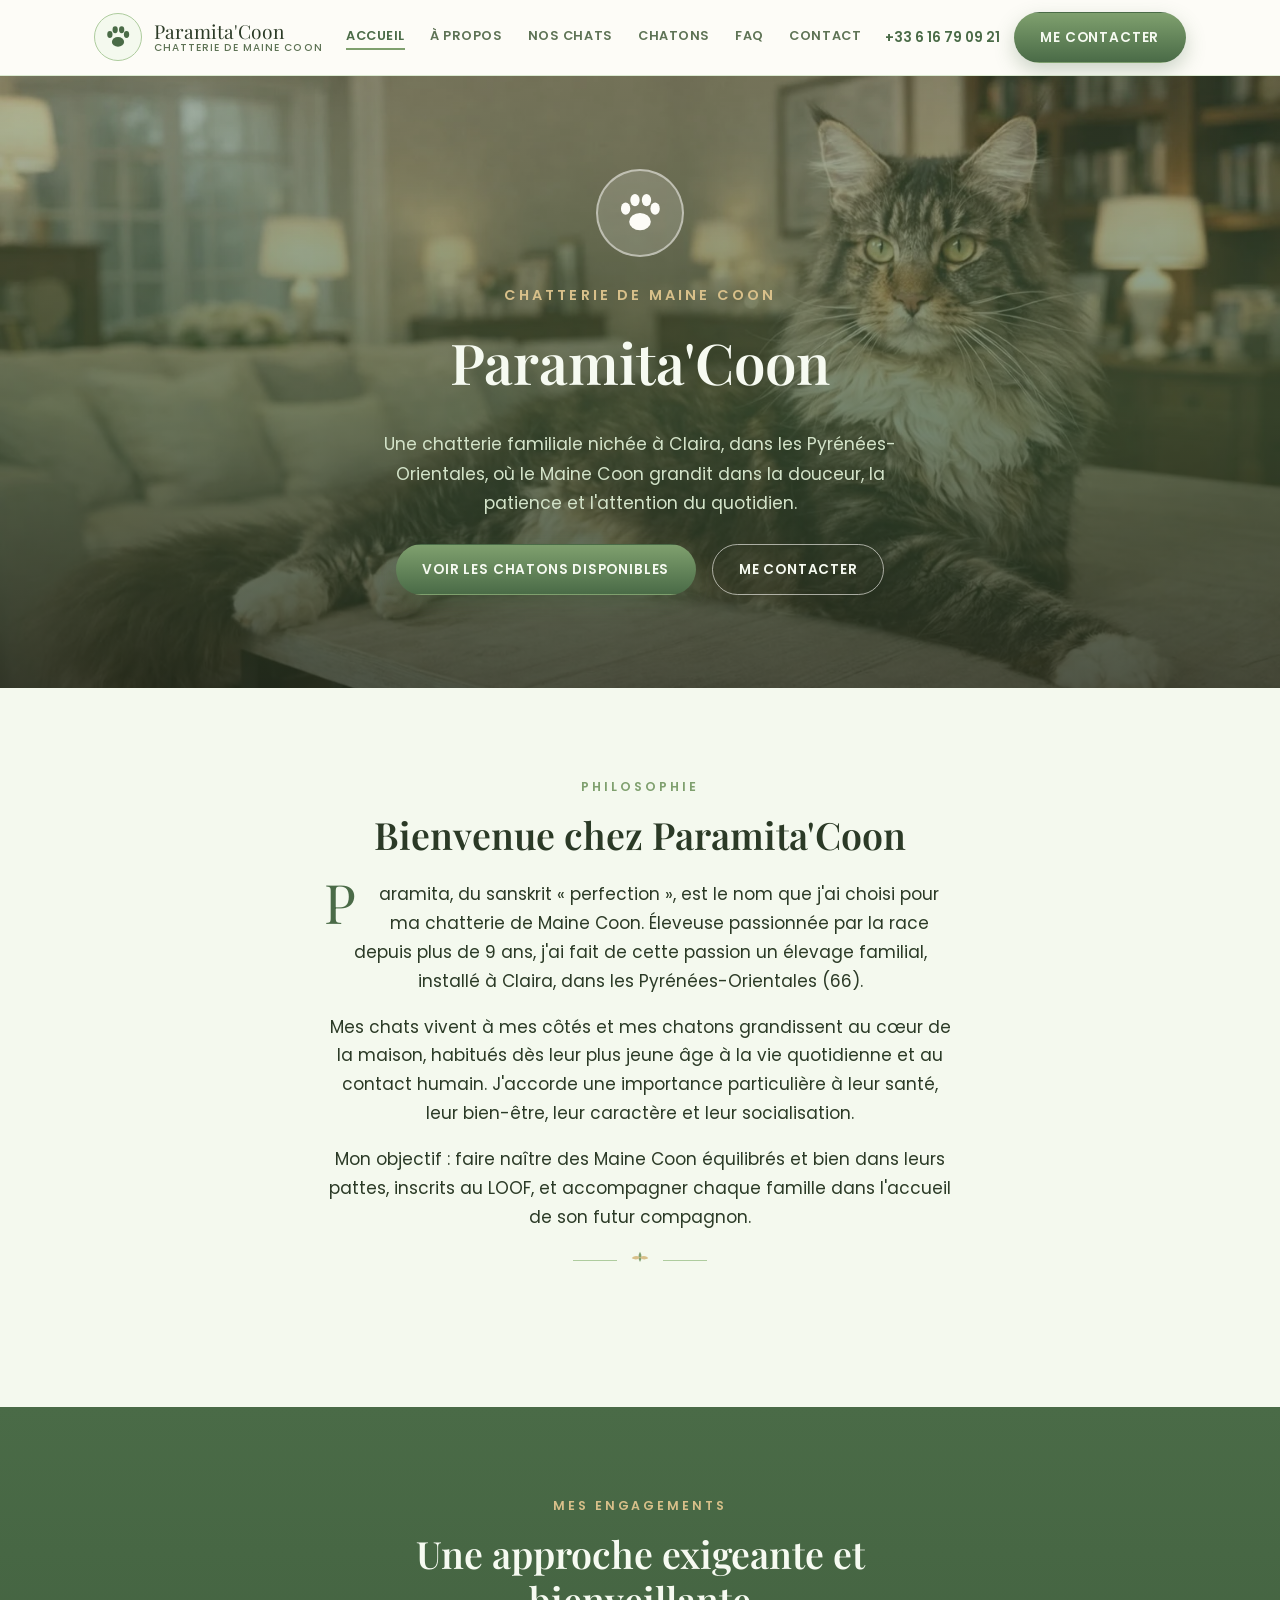
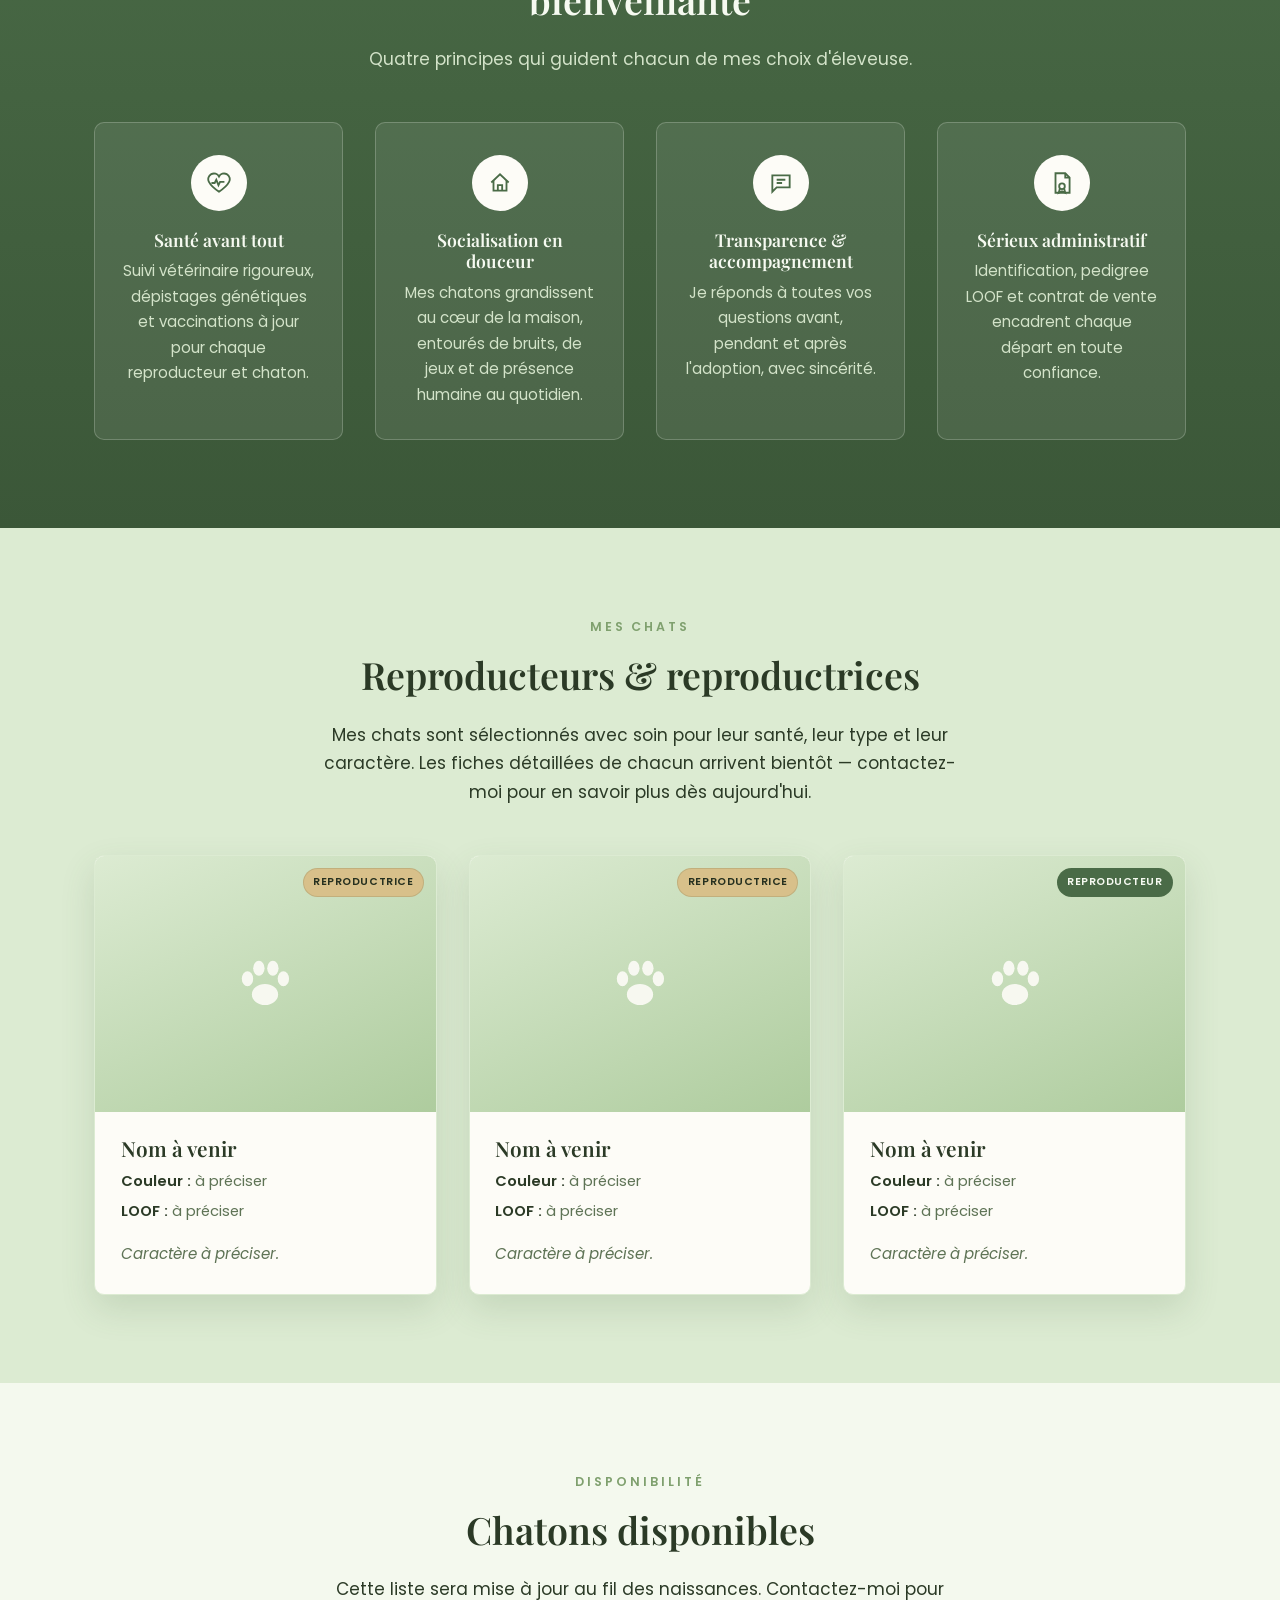
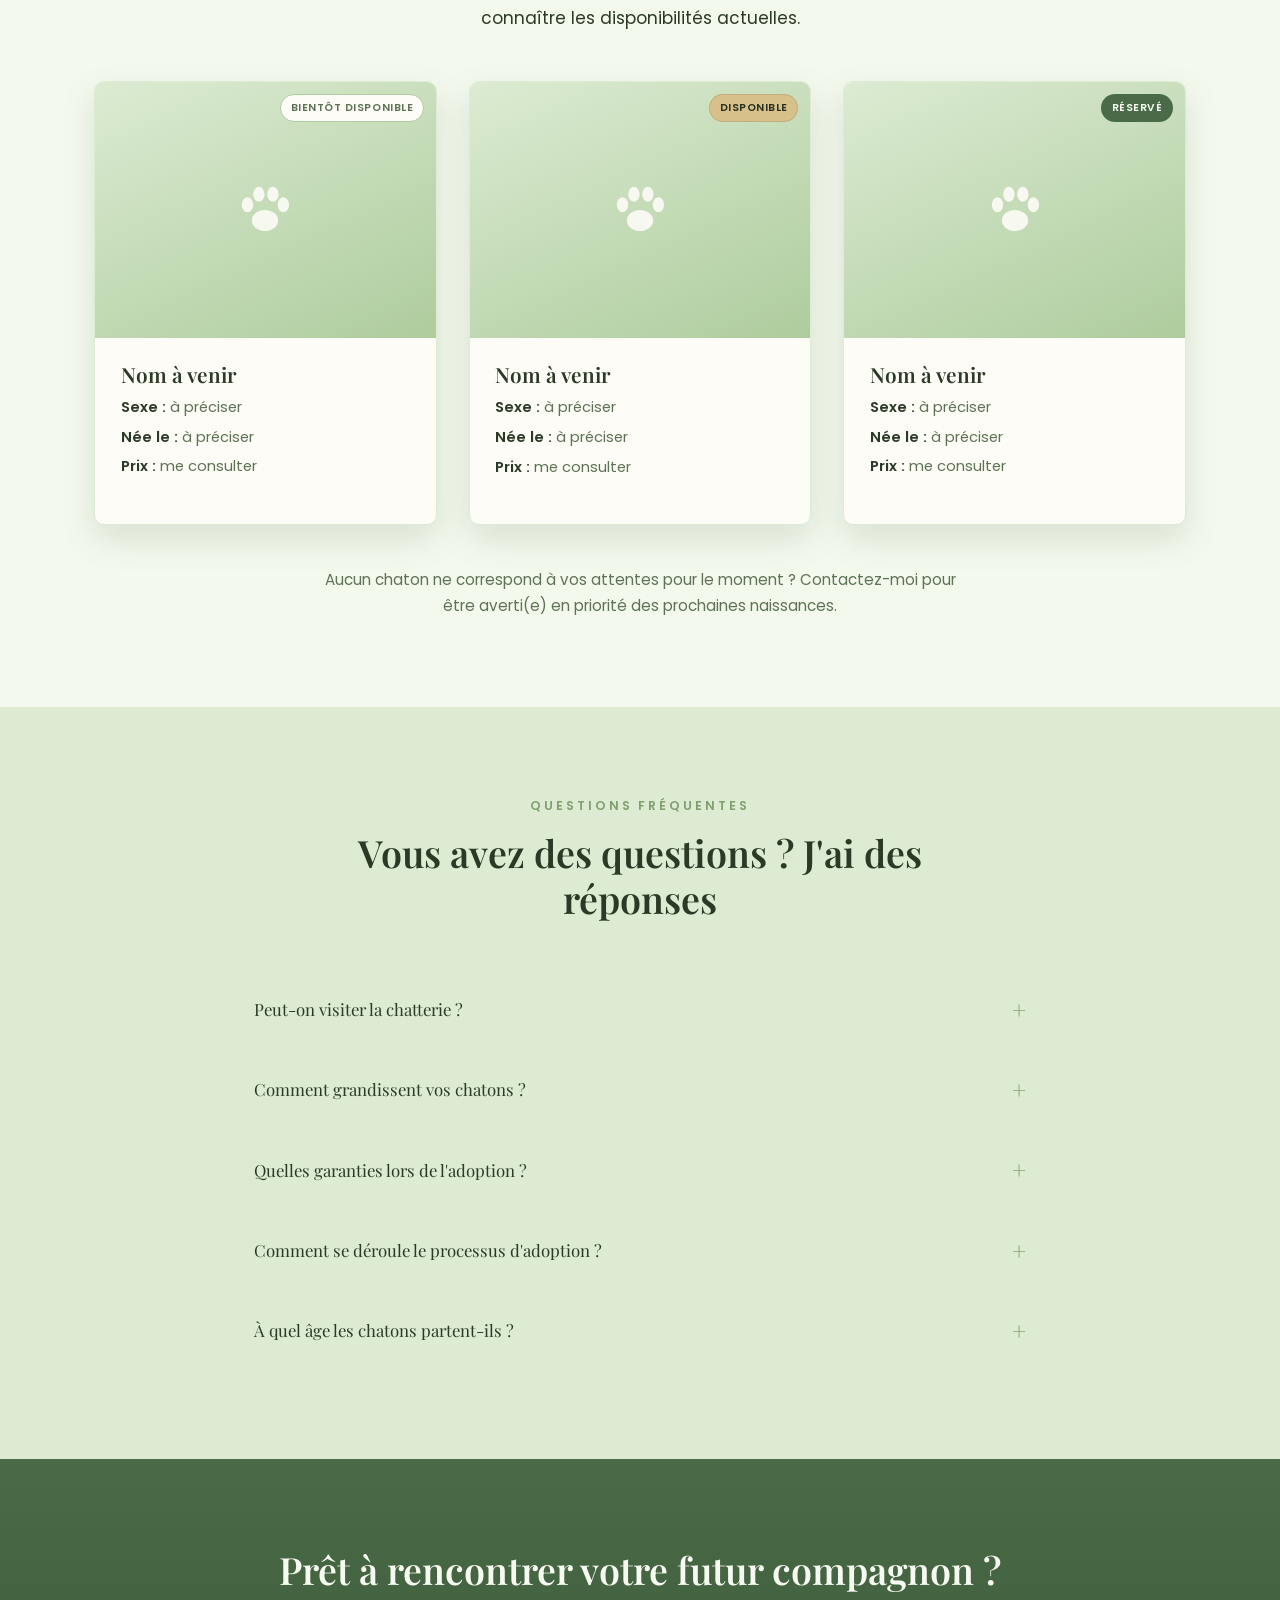
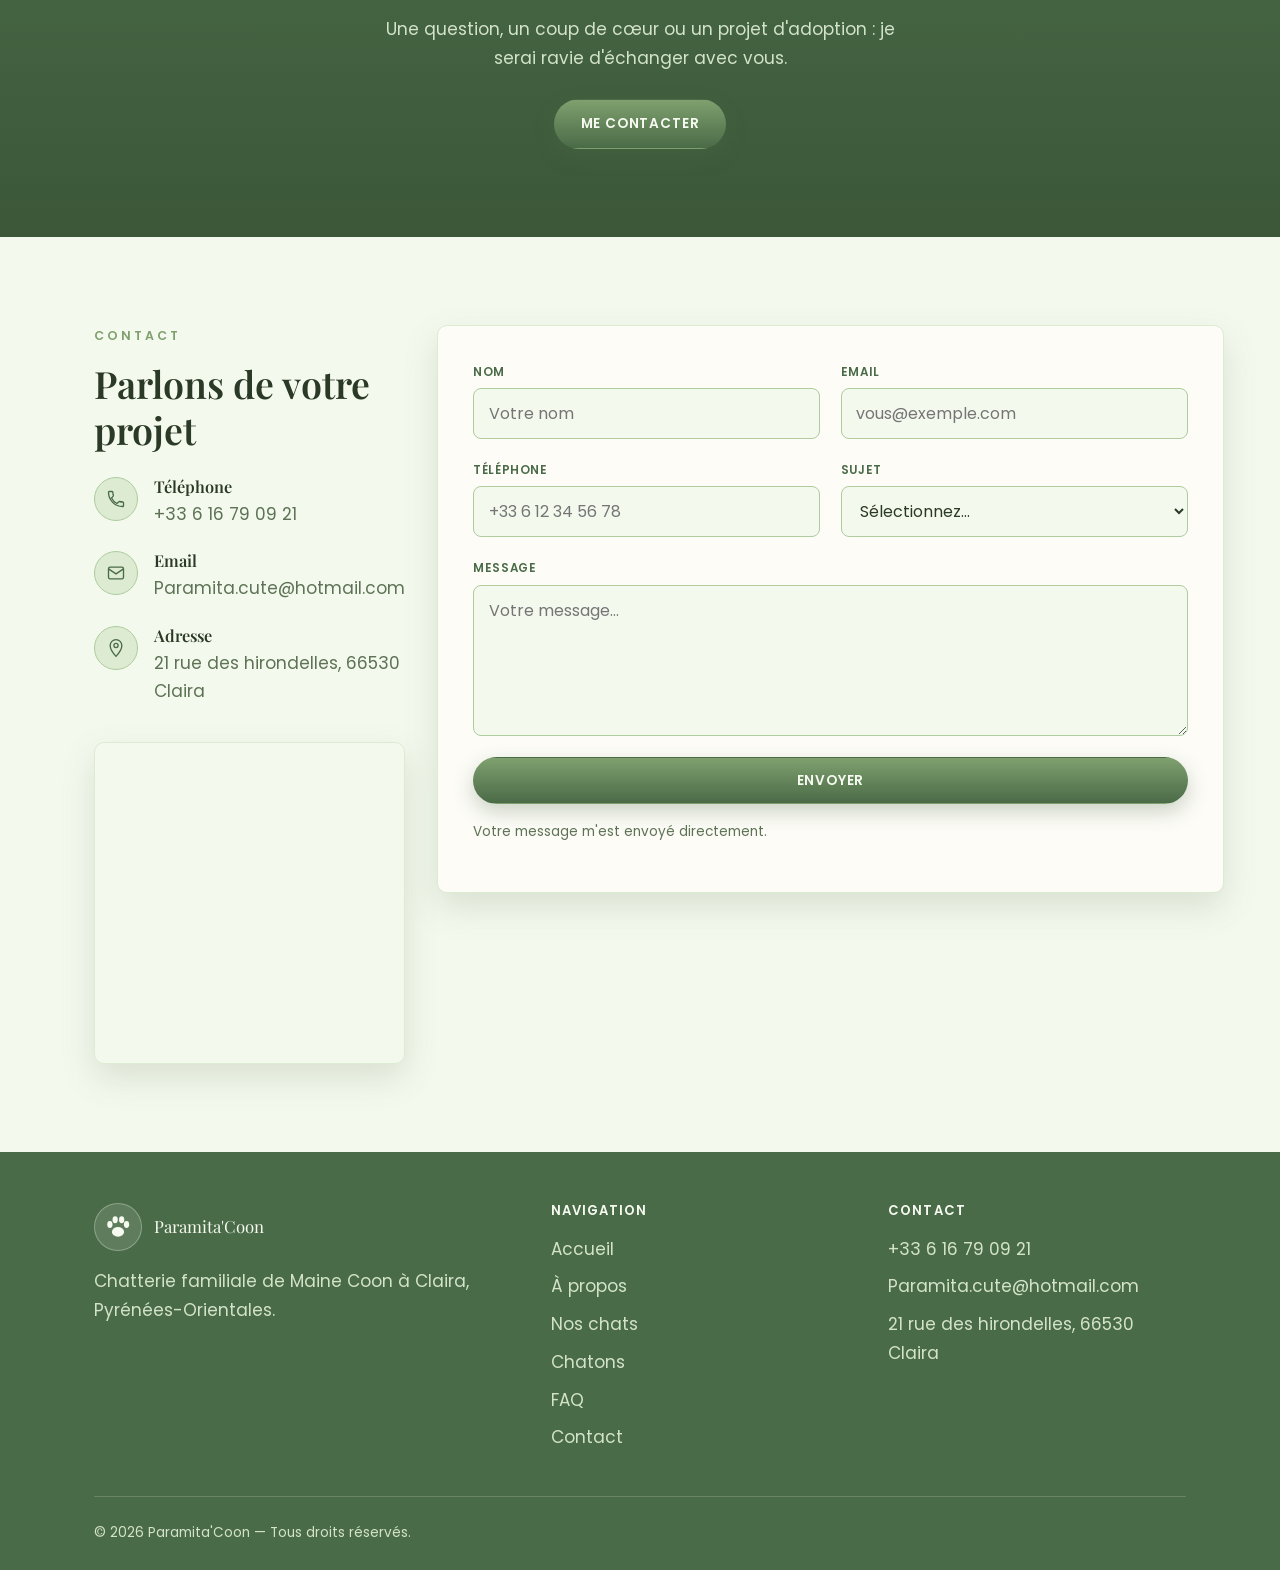
==== index.html @ ce8cb423 "Site vitrine one-page pour la chatterie Paramita'Coon Design pastel/vert sauge, hero avec photo, sec" ====
<!DOCTYPE html>
<html lang="fr">
<head>
<meta charset="UTF-8">
<meta name="viewport" content="width=device-width, initial-scale=1.0">
<title>Paramita'Coon — Chatterie de Maine Coon à Claira</title>
<meta name="description" content="Chatterie de la Paramita'Coon, élevage familial de Maine Coon à Claira, Pyrénées-Orientales (66). Chats et chatons suivis, socialisés et inscrits au LOOF.">
<meta property="og:type" content="website">
<meta property="og:locale" content="fr_FR">
<meta property="og:title" content="Paramita'Coon — Chatterie de Maine Coon">
<meta property="og:description" content="Chatterie familiale de Maine Coon à Claira, près de Perpignan. Découvrez mes chats, mes chatons disponibles et contactez-moi.">
<link rel="icon" href="data:image/svg+xml,%3Csvg xmlns='http://www.w3.org/2000/svg' viewBox='0 0 64 56'%3E%3Cellipse cx='32' cy='40' rx='15' ry='12' fill='%234a6b47'/%3E%3Cellipse cx='12' cy='22' rx='6.5' ry='8.5' fill='%234a6b47'/%3E%3Cellipse cx='25' cy='10' rx='6.5' ry='8.5' fill='%234a6b47'/%3E%3Cellipse cx='41' cy='10' rx='6.5' ry='8.5' fill='%234a6b47'/%3E%3Cellipse cx='53' cy='22' rx='6.5' ry='8.5' fill='%234a6b47'/%3E%3C/svg%3E">
<script type="application/ld+json">
{
  "@context": "https://schema.org",
  "@type": "LocalBusiness",
  "name": "Paramita'Coon",
  "description": "Chatterie de la Paramita'Coon, élevage familial de Maine Coon situé à Claira dans les Pyrénées-Orientales (66). Chats et chatons élevés dans un environnement familial, suivis, socialisés et inscrits au LOOF.",
  "email": "Paramita.cute@hotmail.com",
  "telephone": "+33616790921",
  "address": {
    "@type": "PostalAddress",
    "streetAddress": "21 rue des hirondelles",
    "postalCode": "66530",
    "addressLocality": "Claira",
    "addressCountry": "FR"
  }
}
</script>
<link rel="preconnect" href="https://fonts.googleapis.com">
<link rel="preconnect" href="https://fonts.gstatic.com" crossorigin>
<link href="https://fonts.googleapis.com/css2?family=Playfair+Display:wght@500;600;700&family=Poppins:wght@400;500;600;700&display=swap" rel="stylesheet">
<link rel="stylesheet" href="css/style.css">
</head>
<body>

<header class="site-header">
  <div class="container">
    <a href="#accueil" class="brand">
      <span class="brand-mark">
        <svg viewBox="0 0 64 56"><ellipse cx="32" cy="40" rx="15" ry="12"/><ellipse cx="12" cy="22" rx="6.5" ry="8.5"/><ellipse cx="25" cy="10" rx="6.5" ry="8.5"/><ellipse cx="41" cy="10" rx="6.5" ry="8.5"/><ellipse cx="53" cy="22" rx="6.5" ry="8.5"/></svg>
      </span>
      <span class="brand-name">Paramita'Coon<small>Chatterie de Maine Coon</small></span>
    </a>
    <nav class="nav-links">
      <a href="#accueil">Accueil</a>
      <a href="#apropos">À propos</a>
      <a href="#nos-chats">Nos chats</a>
      <a href="#chatons">Chatons</a>
      <a href="#faq">FAQ</a>
      <a href="#contact">Contact</a>
    </nav>
    <div class="nav-cta">
      <a class="nav-phone" href="tel:+33616790921">+33 6 16 79 09 21</a>
      <a class="btn btn-primary" href="#contact">Me contacter</a>
      <button class="nav-toggle" aria-label="Ouvrir le menu"><span></span><span></span><span></span></button>
    </div>
  </div>
</header>

<main>

<section class="hero" id="accueil">
  <div class="container">
    <span class="hero-badge">
      <svg viewBox="0 0 64 56"><ellipse cx="32" cy="40" rx="15" ry="12"/><ellipse cx="12" cy="22" rx="6.5" ry="8.5"/><ellipse cx="25" cy="10" rx="6.5" ry="8.5"/><ellipse cx="41" cy="10" rx="6.5" ry="8.5"/><ellipse cx="53" cy="22" rx="6.5" ry="8.5"/></svg>
    </span>
    <div class="subtitle">Chatterie de Maine Coon</div>
    <h1>Paramita'Coon</h1>
    <p class="hero-lead">Une chatterie familiale nichée à Claira, dans les Pyrénées-Orientales, où le Maine Coon grandit dans la douceur, la patience et l'attention du quotidien.</p>
    <div class="hero-actions">
      <a href="#chatons" class="btn btn-primary">Voir les chatons disponibles</a>
      <a href="#contact" class="btn btn-outline">Me contacter</a>
    </div>
  </div>
</section>

<section class="section section-light" id="apropos">
  <div class="container section-head">
    <span class="kicker">Philosophie</span>
    <h2>Bienvenue chez Paramita'Coon</h2>
    <p class="lead-para">Paramita, du sanskrit « perfection », est le nom que j'ai choisi pour ma chatterie de Maine Coon. Éleveuse passionnée par la race depuis plus de 9 ans, j'ai fait de cette passion un élevage familial, installé à Claira, dans les Pyrénées-Orientales (66).</p>
    <p>Mes chats vivent à mes côtés et mes chatons grandissent au cœur de la maison, habitués dès leur plus jeune âge à la vie quotidienne et au contact humain. J'accorde une importance particulière à leur santé, leur bien-être, leur caractère et leur socialisation.</p>
    <p>Mon objectif : faire naître des Maine Coon équilibrés et bien dans leurs pattes, inscrits au LOOF, et accompagner chaque famille dans l'accueil de son futur compagnon.</p>
    <div class="divider"><span></span></div>
  </div>
</section>

<section class="section section-dark" id="engagements">
  <div class="container section-head">
    <span class="kicker">Mes engagements</span>
    <h2>Une approche exigeante et bienveillante</h2>
    <p>Quatre principes qui guident chacun de mes choix d'éleveuse.</p>
  </div>
  <div class="container">
    <div class="grid grid-4">
      <div class="value-card">
        <span class="value-icon">
          <svg viewBox="0 0 24 24"><path d="M12 20s-7-4.5-9.3-9A5 5 0 0 1 12 6a5 5 0 0 1 9.3 5c-2.3 4.5-9.3 9-9.3 9Z"/><path d="M5 12h3l1.5-3 2 5 1.5-3H17"/></svg>
        </span>
        <h3>Santé avant tout</h3>
        <p>Suivi vétérinaire rigoureux, dépistages génétiques et vaccinations à jour pour chaque reproducteur et chaton.</p>
      </div>
      <div class="value-card">
        <span class="value-icon">
          <svg viewBox="0 0 24 24"><path d="M4 11.5 12 4l8 7.5"/><path d="M6 10v9h12v-9"/><path d="M10 19v-5h4v5"/></svg>
        </span>
        <h3>Socialisation en douceur</h3>
        <p>Mes chatons grandissent au cœur de la maison, entourés de bruits, de jeux et de présence humaine au quotidien.</p>
      </div>
      <div class="value-card">
        <span class="value-icon">
          <svg viewBox="0 0 24 24"><path d="M4 5h16v11H8l-4 4V5Z"/><path d="M8 9h8M8 12h5"/></svg>
        </span>
        <h3>Transparence &amp; accompagnement</h3>
        <p>Je réponds à toutes vos questions avant, pendant et après l'adoption, avec sincérité.</p>
      </div>
      <div class="value-card">
        <span class="value-icon">
          <svg viewBox="0 0 24 24"><path d="M6 3h9l4 4v14H6V3Z"/><path d="M15 3v4h4"/><circle cx="12" cy="15" r="2.6"/><path d="M10 17.3 9 21l3-1.4L15 21l-1-3.7"/></svg>
        </span>
        <h3>Sérieux administratif</h3>
        <p>Identification, pedigree LOOF et contrat de vente encadrent chaque départ en toute confiance.</p>
      </div>
    </div>
  </div>
</section>

<section class="section section-alt" id="nos-chats">
  <div class="container section-head">
    <span class="kicker">Mes chats</span>
    <h2>Reproducteurs &amp; reproductrices</h2>
    <p>Mes chats sont sélectionnés avec soin pour leur santé, leur type et leur caractère. Les fiches détaillées de chacun arrivent bientôt — contactez-moi pour en savoir plus dès aujourd'hui.</p>
  </div>
  <div class="container">
    <div class="grid grid-3">
      <article class="pet-card">
        <div class="pet-photo">
          <span class="pet-pill">Reproductrice</span>
          <!-- Pour ajouter une vraie photo : insérer ici <img src="images/chats/nom.jpg" alt="..."> -->
          <svg viewBox="0 0 64 56"><ellipse cx="32" cy="40" rx="15" ry="12"/><ellipse cx="12" cy="22" rx="6.5" ry="8.5"/><ellipse cx="25" cy="10" rx="6.5" ry="8.5"/><ellipse cx="41" cy="10" rx="6.5" ry="8.5"/><ellipse cx="53" cy="22" rx="6.5" ry="8.5"/></svg>
        </div>
        <div class="pet-body">
          <h3>Nom à venir</h3>
          <ul class="pet-facts">
            <li><strong>Couleur :</strong> à préciser</li>
            <li><strong>LOOF :</strong> à préciser</li>
          </ul>
          <p class="pet-character">Caractère à préciser.</p>
        </div>
      </article>
      <article class="pet-card">
        <div class="pet-photo">
          <span class="pet-pill">Reproductrice</span>
          <svg viewBox="0 0 64 56"><ellipse cx="32" cy="40" rx="15" ry="12"/><ellipse cx="12" cy="22" rx="6.5" ry="8.5"/><ellipse cx="25" cy="10" rx="6.5" ry="8.5"/><ellipse cx="41" cy="10" rx="6.5" ry="8.5"/><ellipse cx="53" cy="22" rx="6.5" ry="8.5"/></svg>
        </div>
        <div class="pet-body">
          <h3>Nom à venir</h3>
          <ul class="pet-facts">
            <li><strong>Couleur :</strong> à préciser</li>
            <li><strong>LOOF :</strong> à préciser</li>
          </ul>
          <p class="pet-character">Caractère à préciser.</p>
        </div>
      </article>
      <article class="pet-card">
        <div class="pet-photo">
          <span class="pet-pill role-male">Reproducteur</span>
          <svg viewBox="0 0 64 56"><ellipse cx="32" cy="40" rx="15" ry="12"/><ellipse cx="12" cy="22" rx="6.5" ry="8.5"/><ellipse cx="25" cy="10" rx="6.5" ry="8.5"/><ellipse cx="41" cy="10" rx="6.5" ry="8.5"/><ellipse cx="53" cy="22" rx="6.5" ry="8.5"/></svg>
        </div>
        <div class="pet-body">
          <h3>Nom à venir</h3>
          <ul class="pet-facts">
            <li><strong>Couleur :</strong> à préciser</li>
            <li><strong>LOOF :</strong> à préciser</li>
          </ul>
          <p class="pet-character">Caractère à préciser.</p>
        </div>
      </article>
    </div>
  </div>
</section>

<section class="section section-light" id="chatons">
  <div class="container section-head">
    <span class="kicker">Disponibilité</span>
    <h2>Chatons disponibles</h2>
    <p>Cette liste sera mise à jour au fil des naissances. Contactez-moi pour connaître les disponibilités actuelles.</p>
  </div>
  <div class="container">
    <div class="grid grid-3">
      <article class="pet-card">
        <div class="pet-photo">
          <span class="pet-pill status-soon">Bientôt disponible</span>
          <!-- Pour ajouter une vraie photo : insérer ici <img src="images/chatons/nom.jpg" alt="..."> -->
          <svg viewBox="0 0 64 56"><ellipse cx="32" cy="40" rx="15" ry="12"/><ellipse cx="12" cy="22" rx="6.5" ry="8.5"/><ellipse cx="25" cy="10" rx="6.5" ry="8.5"/><ellipse cx="41" cy="10" rx="6.5" ry="8.5"/><ellipse cx="53" cy="22" rx="6.5" ry="8.5"/></svg>
        </div>
        <div class="pet-body">
          <h3>Nom à venir</h3>
          <ul class="pet-facts">
            <li><strong>Sexe :</strong> à préciser</li>
            <li><strong>Née le :</strong> à préciser</li>
            <li><strong>Prix :</strong> me consulter</li>
          </ul>
        </div>
      </article>
      <article class="pet-card">
        <div class="pet-photo">
          <span class="pet-pill">Disponible</span>
          <svg viewBox="0 0 64 56"><ellipse cx="32" cy="40" rx="15" ry="12"/><ellipse cx="12" cy="22" rx="6.5" ry="8.5"/><ellipse cx="25" cy="10" rx="6.5" ry="8.5"/><ellipse cx="41" cy="10" rx="6.5" ry="8.5"/><ellipse cx="53" cy="22" rx="6.5" ry="8.5"/></svg>
        </div>
        <div class="pet-body">
          <h3>Nom à venir</h3>
          <ul class="pet-facts">
            <li><strong>Sexe :</strong> à préciser</li>
            <li><strong>Née le :</strong> à préciser</li>
            <li><strong>Prix :</strong> me consulter</li>
          </ul>
        </div>
      </article>
      <article class="pet-card">
        <div class="pet-photo">
          <span class="pet-pill status-reserved">Réservé</span>
          <svg viewBox="0 0 64 56"><ellipse cx="32" cy="40" rx="15" ry="12"/><ellipse cx="12" cy="22" rx="6.5" ry="8.5"/><ellipse cx="25" cy="10" rx="6.5" ry="8.5"/><ellipse cx="41" cy="10" rx="6.5" ry="8.5"/><ellipse cx="53" cy="22" rx="6.5" ry="8.5"/></svg>
        </div>
        <div class="pet-body">
          <h3>Nom à venir</h3>
          <ul class="pet-facts">
            <li><strong>Sexe :</strong> à préciser</li>
            <li><strong>Née le :</strong> à préciser</li>
            <li><strong>Prix :</strong> me consulter</li>
          </ul>
        </div>
      </article>
    </div>
    <p class="pet-note">Aucun chaton ne correspond à vos attentes pour le moment ? Contactez-moi pour être averti(e) en priorité des prochaines naissances.</p>
  </div>
</section>

<section class="section section-alt" id="faq">
  <div class="container" style="max-width:820px">
    <div class="section-head">
      <span class="kicker">Questions fréquentes</span>
      <h2>Vous avez des questions ? J'ai des réponses</h2>
    </div>

    <details class="faq-item">
      <summary>Peut-on visiter la chatterie ?</summary>
      <p>Les visites se font uniquement sur rendez-vous, afin de préserver la tranquillité de mes chats et de vous consacrer toute mon attention. Contactez-moi pour convenir d'un créneau.</p>
    </details>
    <details class="faq-item">
      <summary>Comment grandissent vos chatons ?</summary>
      <p>Mes chatons naissent et grandissent au sein du foyer familial, entourés au quotidien. Cette socialisation précoce leur permet de devenir des compagnons équilibrés et affectueux.</p>
    </details>
    <details class="faq-item">
      <summary>Quelles garanties lors de l'adoption ?</summary>
      <p>Chaque chaton part :</p>
      <ul>
        <li>Identifié par puce électronique</li>
        <li>Vacciné et vermifugé</li>
        <li>Inscrit au LOOF avec son pedigree</li>
        <li>Accompagné d'un certificat de bonne santé vétérinaire</li>
      </ul>
    </details>
    <details class="faq-item">
      <summary>Comment se déroule le processus d'adoption ?</summary>
      <p>Un premier échange par message permet de cerner votre projet. J'organise ensuite une rencontre, puis je formalise l'adoption par un contrat de vente. Je reste disponible après le départ du chaton pour vous accompagner.</p>
    </details>
    <details class="faq-item">
      <summary>À quel âge les chatons partent-ils ?</summary>
      <p>Conformément à la réglementation, mes chatons rejoignent leur nouvelle famille entre 8 et 12 semaines, une fois sevrés et correctement socialisés.</p>
    </details>
  </div>
</section>

<section class="section section-dark" style="text-align:center">
  <div class="container">
    <h2>Prêt à rencontrer votre futur compagnon ?</h2>
    <p style="max-width:520px;margin:0 auto 1.6rem">Une question, un coup de cœur ou un projet d'adoption : je serai ravie d'échanger avec vous.</p>
    <a href="#contact" class="btn btn-primary">Me contacter</a>
  </div>
</section>

<section class="section section-light" id="contact">
  <div class="container">
    <div class="grid grid-2" style="align-items:start">

      <div>
        <div class="section-head align-left">
          <span class="kicker">Contact</span>
          <h2>Parlons de votre projet</h2>
        </div>

        <div class="contact-info-list">
          <div class="contact-info-item">
            <span class="icon">
              <svg viewBox="0 0 24 24" fill="none" stroke="currentColor" stroke-width="1.6"><path d="M6.6 10.8c1.4 2.8 3.8 5.2 6.6 6.6l2.2-2.2c.3-.3.7-.4 1-.2 1.1.4 2.3.6 3.6.6.6 0 1 .4 1 1V20c0 .6-.4 1-1 1C10.6 21 3 13.4 3 4c0-.6.4-1 1-1h3.2c.6 0 1 .4 1 1 0 1.3.2 2.5.6 3.6.1.3 0 .7-.2 1L6.6 10.8Z"/></svg>
            </span>
            <div>
              <h4>Téléphone</h4>
              <a href="tel:+33616790921">+33 6 16 79 09 21</a>
            </div>
          </div>
          <div class="contact-info-item">
            <span class="icon">
              <svg viewBox="0 0 24 24" fill="none" stroke="currentColor" stroke-width="1.6"><rect x="3" y="5" width="18" height="14" rx="2"/><path d="M3 7l9 6 9-6"/></svg>
            </span>
            <div>
              <h4>Email</h4>
              <a href="mailto:Paramita.cute@hotmail.com">Paramita.cute@hotmail.com</a>
            </div>
          </div>
          <div class="contact-info-item">
            <span class="icon">
              <svg viewBox="0 0 24 24" fill="none" stroke="currentColor" stroke-width="1.6"><path d="M12 22s7-7.5 7-13a7 7 0 1 0-14 0c0 5.5 7 13 7 13Z"/><circle cx="12" cy="9" r="2.5"/></svg>
            </span>
            <div>
              <h4>Adresse</h4>
              <p>21 rue des hirondelles, 66530 Claira</p>
            </div>
          </div>
        </div>

        <div class="map-wrap">
          <iframe src="https://www.google.com/maps?q=21+rue+des+hirondelles,+66530+Claira&output=embed" loading="lazy" title="Localisation de Paramita'Coon"></iframe>
        </div>
      </div>

      <div class="card" style="padding:2.2rem">
        <div id="form-success" class="form-success">Merci pour votre message ! Je l'ai bien reçu et reviendrai vers vous rapidement.</div>
        <div id="form-error" class="form-error">L'envoi automatique n'est pas encore activé sur ce site. Écrivez-moi directement à <a href="mailto:Paramita.cute@hotmail.com">Paramita.cute@hotmail.com</a> ou appelez-moi au <a href="tel:+33616790921">06 16 79 09 21</a>, je vous répondrai rapidement.</div>
        <form id="contact-form" name="contact" method="POST" data-netlify="true" data-netlify-honeypot="bot-field" action="merci.html">
          <input type="hidden" name="form-name" value="contact">
          <p style="position:absolute;left:-9999px">
            <label>Ne pas remplir : <input name="bot-field"></label>
          </p>
          <div class="form-grid">
            <div class="form-field">
              <label for="nom">Nom</label>
              <input type="text" id="nom" name="nom" placeholder="Votre nom" required>
            </div>
            <div class="form-field">
              <label for="email">Email</label>
              <input type="email" id="email" name="email" placeholder="vous@exemple.com" required>
            </div>
            <div class="form-field">
              <label for="telephone">Téléphone</label>
              <input type="tel" id="telephone" name="telephone" placeholder="+33 6 12 34 56 78">
            </div>
            <div class="form-field">
              <label for="sujet">Sujet</label>
              <select id="sujet" name="sujet" required>
                <option value="" selected>Sélectionnez…</option>
                <option value="adoption">Adoption d'un chaton</option>
                <option value="saillie">Projet de saillie</option>
                <option value="autre">Autre question</option>
              </select>
            </div>
            <div class="form-field full">
              <label for="message">Message</label>
              <textarea id="message" name="message" rows="5" placeholder="Votre message…" required></textarea>
            </div>
            <div class="form-field full">
              <button type="submit" class="btn btn-primary btn-block">Envoyer</button>
            </div>
          </div>
        </form>
        <p class="form-note">Votre message m'est envoyé directement.</p>
      </div>

    </div>
  </div>
</section>

</main>

<footer class="site-footer">
  <div class="container">
    <div class="footer-grid">
      <div>
        <div class="footer-brand">
          <span class="brand-mark">
            <svg viewBox="0 0 64 56"><ellipse cx="32" cy="40" rx="15" ry="12"/><ellipse cx="12" cy="22" rx="6.5" ry="8.5"/><ellipse cx="25" cy="10" rx="6.5" ry="8.5"/><ellipse cx="41" cy="10" rx="6.5" ry="8.5"/><ellipse cx="53" cy="22" rx="6.5" ry="8.5"/></svg>
          </span>
          <span>Paramita'Coon</span>
        </div>
        <p>Chatterie familiale de Maine Coon à Claira, Pyrénées-Orientales.</p>
      </div>
      <div>
        <h4>Navigation</h4>
        <ul>
          <li><a href="#accueil">Accueil</a></li>
          <li><a href="#apropos">À propos</a></li>
          <li><a href="#nos-chats">Nos chats</a></li>
          <li><a href="#chatons">Chatons</a></li>
          <li><a href="#faq">FAQ</a></li>
          <li><a href="#contact">Contact</a></li>
        </ul>
      </div>
      <div>
        <h4>Contact</h4>
        <ul>
          <li><a href="tel:+33616790921">+33 6 16 79 09 21</a></li>
          <li><a href="mailto:Paramita.cute@hotmail.com">Paramita.cute@hotmail.com</a></li>
          <li>21 rue des hirondelles, 66530 Claira</li>
        </ul>
      </div>
    </div>
    <div class="footer-bottom">
      <span>© 2026 Paramita'Coon — Tous droits réservés.</span>
    </div>
  </div>
</footer>

<script src="js/main.js"></script>
</body>
</html>
---- css/style.css ----
/* ===== Paramita'Coon — thème pastel & nature (vert pastel) ===== */

:root {
  --ink: #26301f;
  --text-on-light: #2b3a26;
  --text-on-light-soft: #5e7355;
  --text-on-dark: #f6faf1;
  --text-on-dark-soft: #d3e3c9;

  --sage-pale: #dcebd2;
  --mint-bg: #f4f9ee;
  --cream: #fdfcf7;
  --sage-soft: #aecc9e;
  --sage-medium: #7fa06e;
  --sage-deep: #4a6b47;
  --sage-darker: #3b5738;
  --sand-500: #d8c08a;
  --sand-300: #eee3c4;

  --font-display: 'Playfair Display', Georgia, 'Times New Roman', serif;
  --font-body: 'Poppins', 'Segoe UI', Arial, sans-serif;

  --container: 1140px;
  --radius: 10px;
  --shadow-soft: 0 14px 34px rgba(74, 107, 71, 0.16);
}

* { box-sizing: border-box; }
html { scroll-behavior: smooth; }

body {
  margin: 0;
  font-family: var(--font-body);
  background: var(--mint-bg);
  color: var(--text-on-light);
  font-size: 17px;
  line-height: 1.7;
}

@media (prefers-reduced-motion: reduce) {
  *, *::before, *::after { transition: none !important; animation: none !important; }
}

h1, h2, h3, h4 {
  font-family: var(--font-display);
  font-weight: 600;
  line-height: 1.22;
  margin: 0 0 0.6em;
  color: var(--text-on-light);
}
h1 { font-size: clamp(2.3rem, 4.4vw, 3.6rem); }
h2 { font-size: clamp(1.7rem, 3vw, 2.35rem); }
h3 { font-size: 1.3rem; }

p { margin: 0 0 1em; }
.lead-para::first-letter {
  font-family: var(--font-display);
  font-size: 3.2em;
  line-height: 0.7;
  float: left;
  padding: 0.05em 0.12em 0 0;
  color: var(--sage-deep);
}
a { color: var(--sage-deep); text-decoration: none; }
a:hover { color: var(--sage-darker); }
img { max-width: 100%; display: block; }
ul { padding: 0; margin: 0; list-style: none; }

.container { max-width: var(--container); margin: 0 auto; padding: 0 24px; }

section[id] { scroll-margin-top: 88px; }

/* ---- En-tête de section ---- */
.section-head { text-align: center; max-width: 680px; margin: 0 auto 3rem; }
.section-head .kicker {
  display: block;
  font-family: var(--font-body);
  font-weight: 600;
  font-size: 0.78rem;
  letter-spacing: 0.24em;
  text-transform: uppercase;
  color: var(--sage-medium);
  margin-bottom: 0.9rem;
}
.section-dark .section-head .kicker { color: var(--sand-500); }
.section-head .divider { display: flex; align-items: center; justify-content: center; gap: 12px; margin: 1.1rem auto 0; }
.section-head .divider::before,
.section-head .divider::after { content: ""; height: 1px; width: 44px; background: var(--sage-soft); }
.section-head .divider span {
  width: 22px; height: 22px;
  background-repeat: no-repeat; background-position: center; background-size: contain;
  background-image: url("data:image/svg+xml,%3Csvg xmlns='http://www.w3.org/2000/svg' viewBox='0 0 32 32'%3E%3Cpath d='M16 4c3 5 3 10 0 15-3-5-3-10 0-15Z' fill='%237fa06e'/%3E%3Cpath d='M16 12c5-3 9-2 12 1-4 3-9 3-12-1Z' fill='%23d8c08a'/%3E%3Cpath d='M16 12c-5-3-9-2-12 1 4 3 9 3 12-1Z' fill='%23d8c08a'/%3E%3C/svg%3E");
}
.section-dark .section-head .divider::before,
.section-dark .section-head .divider::after { background: rgba(246, 250, 241, 0.4); }
.section-head.align-left { text-align: left; margin: 0 0 1.5rem; max-width: none; }
.section-head.align-left .divider { justify-content: flex-start; }
.section-head.align-left .divider::before { display: none; }

.section { padding: 5.5rem 0; }
.section-light { background: var(--mint-bg); }
.section-alt { background: var(--sage-pale); }
.section-dark {
  background: linear-gradient(180deg, var(--sage-deep), var(--sage-darker));
  color: var(--text-on-dark);
}
.section-dark h2, .section-dark h3 { color: var(--text-on-dark); }
.section-dark p { color: var(--text-on-dark-soft); }

/* ---- Boutons ---- */
.btn {
  display: inline-flex;
  align-items: center;
  gap: 0.5em;
  font-family: var(--font-body);
  font-weight: 600;
  font-size: 0.85rem;
  letter-spacing: 0.06em;
  text-transform: uppercase;
  padding: 0.95em 1.9em;
  border-radius: 999px;
  border: 1px solid transparent;
  cursor: pointer;
  transition: all 0.2s ease;
}
.btn-primary {
  background: linear-gradient(180deg, var(--sage-medium), var(--sage-deep));
  color: var(--text-on-dark);
  box-shadow: 0 8px 20px rgba(74, 107, 71, 0.28);
}
.btn-primary:hover { background: linear-gradient(180deg, var(--sage-deep), var(--sage-darker)); transform: translateY(-1px); }
.btn-outline { background: transparent; border-color: var(--sage-medium); color: var(--sage-deep); }
.btn-outline:hover { background: rgba(127, 160, 110, 0.1); }
.section-dark .btn-outline { border-color: rgba(246, 250, 241, 0.6); color: var(--text-on-dark); }
.section-dark .btn-outline:hover { background: rgba(246, 250, 241, 0.12); }
.btn-block { width: 100%; justify-content: center; }

/* ================= HEADER ================= */
.site-header {
  position: sticky;
  top: 0;
  z-index: 50;
  background: var(--cream);
  border-bottom: 1px solid var(--sage-pale);
}
.site-header .container {
  display: flex;
  align-items: center;
  justify-content: space-between;
  padding: 12px 24px;
  gap: 16px;
}
.brand { display: flex; align-items: center; gap: 12px; flex-shrink: 0; }
.brand-mark {
  width: 48px; height: 48px;
  border-radius: 50%;
  background: var(--mint-bg);
  border: 1.5px solid var(--sage-soft);
  display: flex; align-items: center; justify-content: center;
  flex-shrink: 0;
}
.brand-mark svg { width: 26px; height: 26px; fill: var(--sage-deep); }
.brand-name { font-family: var(--font-display); font-size: 1.2rem; color: var(--text-on-light); line-height: 1.1; }
.brand-name small {
  display: block;
  font-family: var(--font-body);
  font-size: 0.64rem;
  letter-spacing: 0.1em;
  text-transform: uppercase;
  color: var(--text-on-light-soft);
  font-weight: 500;
}

.nav-links { display: flex; align-items: center; gap: 1.6rem; }
.nav-links a {
  position: relative;
  display: inline-block;
  font-family: var(--font-body);
  font-weight: 600;
  font-size: 0.8rem;
  letter-spacing: 0.04em;
  text-transform: uppercase;
  color: var(--text-on-light-soft);
  padding-bottom: 4px;
  transition: color 0.2s ease;
}
.nav-links a::after {
  content: "";
  position: absolute; left: 0; right: 0; bottom: 0;
  height: 2px;
  background: var(--sage-medium);
  transform: scaleX(0);
  transition: transform 0.25s ease;
}
.nav-links a:hover, .nav-links a.active { color: var(--sage-deep); }
.nav-links a:hover::after, .nav-links a.active::after { transform: scaleX(1); }

.nav-cta { display: flex; align-items: center; gap: 14px; }
.nav-phone {
  color: var(--sage-deep);
  font-family: var(--font-body);
  font-weight: 600;
  font-size: 0.85rem;
  white-space: nowrap;
}
.nav-toggle { display: none; flex-direction: column; gap: 5px; background: none; border: none; cursor: pointer; padding: 6px; }
.nav-toggle span { width: 24px; height: 2px; background: var(--sage-deep); }

/* ================= HERO ================= */
.hero {
  position: relative;
  overflow: hidden;
  min-height: 68vh;
  display: flex;
  align-items: center;
  text-align: center;
  color: var(--text-on-dark);
  background: url('../images/hero.webp') center/cover no-repeat;
}
.hero::before {
  content: "";
  position: absolute;
  inset: 0;
  z-index: 0;
  background: linear-gradient(180deg, rgba(74, 107, 71, 0.42) 0%, rgba(59, 87, 56, 0.68) 55%, rgba(38, 48, 31, 0.8) 100%);
}
.hero .container { position: relative; z-index: 1; }
.hero-badge {
  width: 88px; height: 88px;
  margin: 0 auto 1.6rem;
  border-radius: 50%;
  background: rgba(253, 252, 247, 0.16);
  border: 2px solid rgba(253, 252, 247, 0.5);
  display: flex; align-items: center; justify-content: center;
}
.hero-badge svg { width: 46px; height: 46px; fill: var(--cream); }
.hero .subtitle {
  font-family: var(--font-body);
  font-weight: 600;
  color: var(--sand-500);
  letter-spacing: 0.22em;
  text-transform: uppercase;
  font-size: 0.9rem;
  margin-bottom: 1.3rem;
}
.hero h1 { color: var(--text-on-dark); }
.hero-lead { max-width: 560px; margin: 0 auto 1.6rem; color: var(--text-on-dark-soft); font-size: 1.08rem; }
.hero-actions { display: flex; gap: 1rem; justify-content: center; flex-wrap: wrap; margin-top: 0.6rem; }
.hero .btn-outline { border-color: rgba(253, 252, 247, 0.6); color: var(--text-on-dark); }
.hero .btn-outline:hover { background: rgba(253, 252, 247, 0.14); }

/* ================= Grilles & cartes ================= */
.grid { display: grid; gap: 2rem; }
.grid-2 { grid-template-columns: repeat(2, 1fr); }
.grid-3 { grid-template-columns: repeat(3, 1fr); }
.grid-4 { grid-template-columns: repeat(4, 1fr); }

.card { background: var(--cream); border: 1px solid var(--sage-pale); border-radius: var(--radius); box-shadow: var(--shadow-soft); }

/* Fiche chat / chaton (carte unifiée) */
.pet-card {
  background: var(--cream);
  border: 1px solid var(--sage-pale);
  border-radius: var(--radius);
  overflow: hidden;
  box-shadow: var(--shadow-soft);
  display: flex;
  flex-direction: column;
  transition: transform 0.3s ease, box-shadow 0.3s ease;
}
.pet-card:hover { transform: translateY(-5px); box-shadow: 0 20px 40px rgba(74, 107, 71, 0.22); }
.pet-photo {
  aspect-ratio: 4 / 3;
  position: relative;
  overflow: hidden;
  background: linear-gradient(155deg, var(--sage-pale), var(--sage-soft));
  display: flex; align-items: center; justify-content: center;
}
.pet-photo svg { width: 56px; height: 56px; fill: var(--cream); opacity: 0.9; }
.pet-photo img { position: absolute; inset: 0; width: 100%; height: 100%; object-fit: cover; }
.pet-pill {
  position: absolute; top: 12px; right: 12px; z-index: 2;
  font-family: var(--font-body);
  font-weight: 600;
  font-size: 0.66rem;
  letter-spacing: 0.05em;
  text-transform: uppercase;
  padding: 0.4em 0.9em;
  border-radius: 999px;
  background: var(--sand-500);
  color: var(--ink);
  border: 1px solid rgba(38, 48, 31, 0.12);
}
.pet-pill.role-male { background: var(--sage-deep); color: var(--text-on-dark); border-color: transparent; }
.pet-pill.status-reserved { background: var(--sage-deep); color: var(--text-on-dark); border-color: transparent; }
.pet-pill.status-soon { background: var(--cream); color: var(--text-on-light-soft); border: 1px solid var(--sage-soft); }
.pet-body { padding: 1.5rem 1.6rem 1.7rem; flex: 1; display: flex; flex-direction: column; }
.pet-body h3 { margin-bottom: 0.5rem; }
.pet-facts { margin: 0 0 0.8rem; font-size: 0.92rem; color: var(--text-on-light-soft); }
.pet-facts li { margin-bottom: 0.3rem; }
.pet-facts li strong { color: var(--text-on-light); font-weight: 600; }
.pet-character { font-style: italic; color: var(--text-on-light-soft); font-size: 0.94rem; margin-bottom: 0; }
.pet-note { text-align: center; max-width: 640px; margin: 2.6rem auto 0; color: var(--text-on-light-soft); font-size: 0.95rem; }

/* Valeurs / engagements */
.value-card {
  background: rgba(253, 252, 247, 0.08);
  border: 1px solid rgba(246, 250, 241, 0.22);
  border-radius: var(--radius);
  padding: 2rem 1.7rem;
  text-align: center;
  transition: transform 0.3s ease, background 0.3s ease;
}
.value-card:hover { transform: translateY(-4px); background: rgba(253, 252, 247, 0.14); }
.value-icon {
  width: 56px; height: 56px;
  margin: 0 auto 1.1rem;
  border-radius: 50%;
  background: var(--cream);
  display: flex; align-items: center; justify-content: center;
}
.value-icon svg { width: 26px; height: 26px; fill: none; stroke: var(--sage-deep); stroke-width: 1.7; }
.value-card h3 { color: var(--text-on-dark); font-size: 1.1rem; margin-bottom: 0.5rem; }
.value-card p { color: var(--text-on-dark-soft); font-size: 0.94rem; margin: 0; }

/* FAQ */
.faq-item { border-bottom: 1px solid var(--sage-pale); padding: 1.2rem 0; }
.faq-item summary {
  font-family: var(--font-display);
  font-size: 1.05rem;
  color: var(--text-on-light);
  cursor: pointer;
  list-style: none;
  display: flex;
  justify-content: space-between;
  align-items: center;
  gap: 1rem;
}
.faq-item summary::-webkit-details-marker { display: none; }
.faq-item summary::after { content: "+"; font-size: 1.5rem; color: var(--sage-medium); flex-shrink: 0; }
.faq-item[open] summary::after { content: "–"; }
.faq-item p, .faq-item ul { margin-top: 0.8rem; color: var(--text-on-light-soft); }
.faq-item ul { padding-left: 1.3em; list-style: disc; margin-bottom: 1em; }

/* Contact */
.contact-info-list { display: flex; flex-direction: column; gap: 1.4rem; margin-bottom: 1.8rem; }
.contact-info-item { display: flex; gap: 1rem; align-items: flex-start; }
.contact-info-item .icon {
  width: 44px; height: 44px; flex-shrink: 0;
  border-radius: 50%;
  background: var(--sage-pale);
  border: 1px solid var(--sage-soft);
  display: flex; align-items: center; justify-content: center;
  color: var(--sage-deep);
}
.contact-info-item .icon svg { width: 20px; height: 20px; }
.contact-info-item h4 { margin-bottom: 0.2rem; color: var(--text-on-light); font-size: 1.02rem; }
.contact-info-item p, .contact-info-item a { color: var(--text-on-light-soft); margin: 0; }

.form-grid { display: grid; grid-template-columns: 1fr 1fr; gap: 1.3rem; }
.form-field { display: flex; flex-direction: column; gap: 0.4rem; }
.form-field.full { grid-column: 1 / -1; }
.form-field label {
  font-family: var(--font-body);
  font-weight: 600;
  font-size: 0.74rem;
  letter-spacing: 0.05em;
  text-transform: uppercase;
  color: var(--sage-deep);
}
.form-field input, .form-field select, .form-field textarea {
  font-family: var(--font-body);
  font-size: 1rem;
  padding: 0.75em 0.9em;
  border: 1px solid var(--sage-soft);
  border-radius: 8px;
  background: var(--mint-bg);
  color: var(--text-on-light);
}
.form-field input:focus, .form-field select:focus, .form-field textarea:focus {
  outline: none;
  border-color: var(--sage-medium);
  box-shadow: 0 0 0 3px rgba(127, 160, 110, 0.2);
}
.form-note { font-size: 0.85rem; color: var(--text-on-light-soft); margin-top: 1rem; }
.form-success, .form-error {
  display: none;
  border-radius: var(--radius);
  padding: 1.1rem 1.3rem;
  margin-bottom: 1.4rem;
  font-size: 0.95rem;
}
.form-success { background: var(--sage-pale); border: 1px solid var(--sage-soft); color: var(--text-on-light); }
.form-error { background: var(--sand-300); border: 1px solid var(--sand-500); color: var(--text-on-light); }
.form-success.visible, .form-error.visible { display: block; }

.map-wrap { border: 1px solid var(--sage-pale); border-radius: var(--radius); overflow: hidden; box-shadow: var(--shadow-soft); margin-top: 2.2rem; }
.map-wrap iframe { width: 100%; height: 320px; border: 0; display: block; }

/* ================= FOOTER ================= */
.site-footer { background: var(--sage-deep); color: var(--text-on-dark-soft); padding: 3.2rem 0 1.6rem; }
.footer-grid {
  display: grid;
  grid-template-columns: 1.4fr 1fr 1fr;
  gap: 2.5rem;
  padding-bottom: 2.2rem;
  border-bottom: 1px solid rgba(246, 250, 241, 0.18);
}
.footer-brand { display: flex; gap: 12px; align-items: center; margin-bottom: 1rem; }
.footer-brand .brand-mark { background: rgba(246, 250, 241, 0.12); border-color: rgba(246, 250, 241, 0.3); }
.footer-brand .brand-mark svg { fill: var(--text-on-dark); }
.footer-brand span { font-family: var(--font-display); color: var(--text-on-dark); font-size: 1.05rem; }
.site-footer h4 {
  font-family: var(--font-body);
  font-weight: 600;
  color: var(--text-on-dark);
  font-size: 0.82rem;
  letter-spacing: 0.08em;
  text-transform: uppercase;
  margin-bottom: 1rem;
}
.site-footer ul li { margin-bottom: 0.55rem; }
.site-footer a { color: var(--text-on-dark-soft); }
.site-footer a:hover { color: var(--text-on-dark); }
.footer-bottom {
  display: flex;
  justify-content: space-between;
  align-items: center;
  flex-wrap: wrap;
  gap: 1rem;
  padding-top: 1.5rem;
  font-size: 0.85rem;
}

/* ================= Responsive ================= */
@media (max-width: 900px) {
  .footer-grid { grid-template-columns: 1fr 1fr; }
  .grid-3, .grid-4 { grid-template-columns: repeat(2, 1fr); }
}

@media (max-width: 760px) {
  body { font-size: 16px; }
  .nav-links {
    position: absolute;
    top: 100%; left: 0; right: 0;
    background: var(--cream);
    flex-direction: column;
    align-items: flex-start;
    padding: 1.4rem 24px;
    gap: 1.1rem;
    border-bottom: 1px solid var(--sage-pale);
    display: none;
  }
  .nav-links.open { display: flex; }
  .nav-toggle { display: flex; }
  .nav-phone { display: none; }
  .grid-2, .grid-3, .grid-4 { grid-template-columns: 1fr; }
  .footer-grid { grid-template-columns: 1fr; }
  .form-grid { grid-template-columns: 1fr; }
}
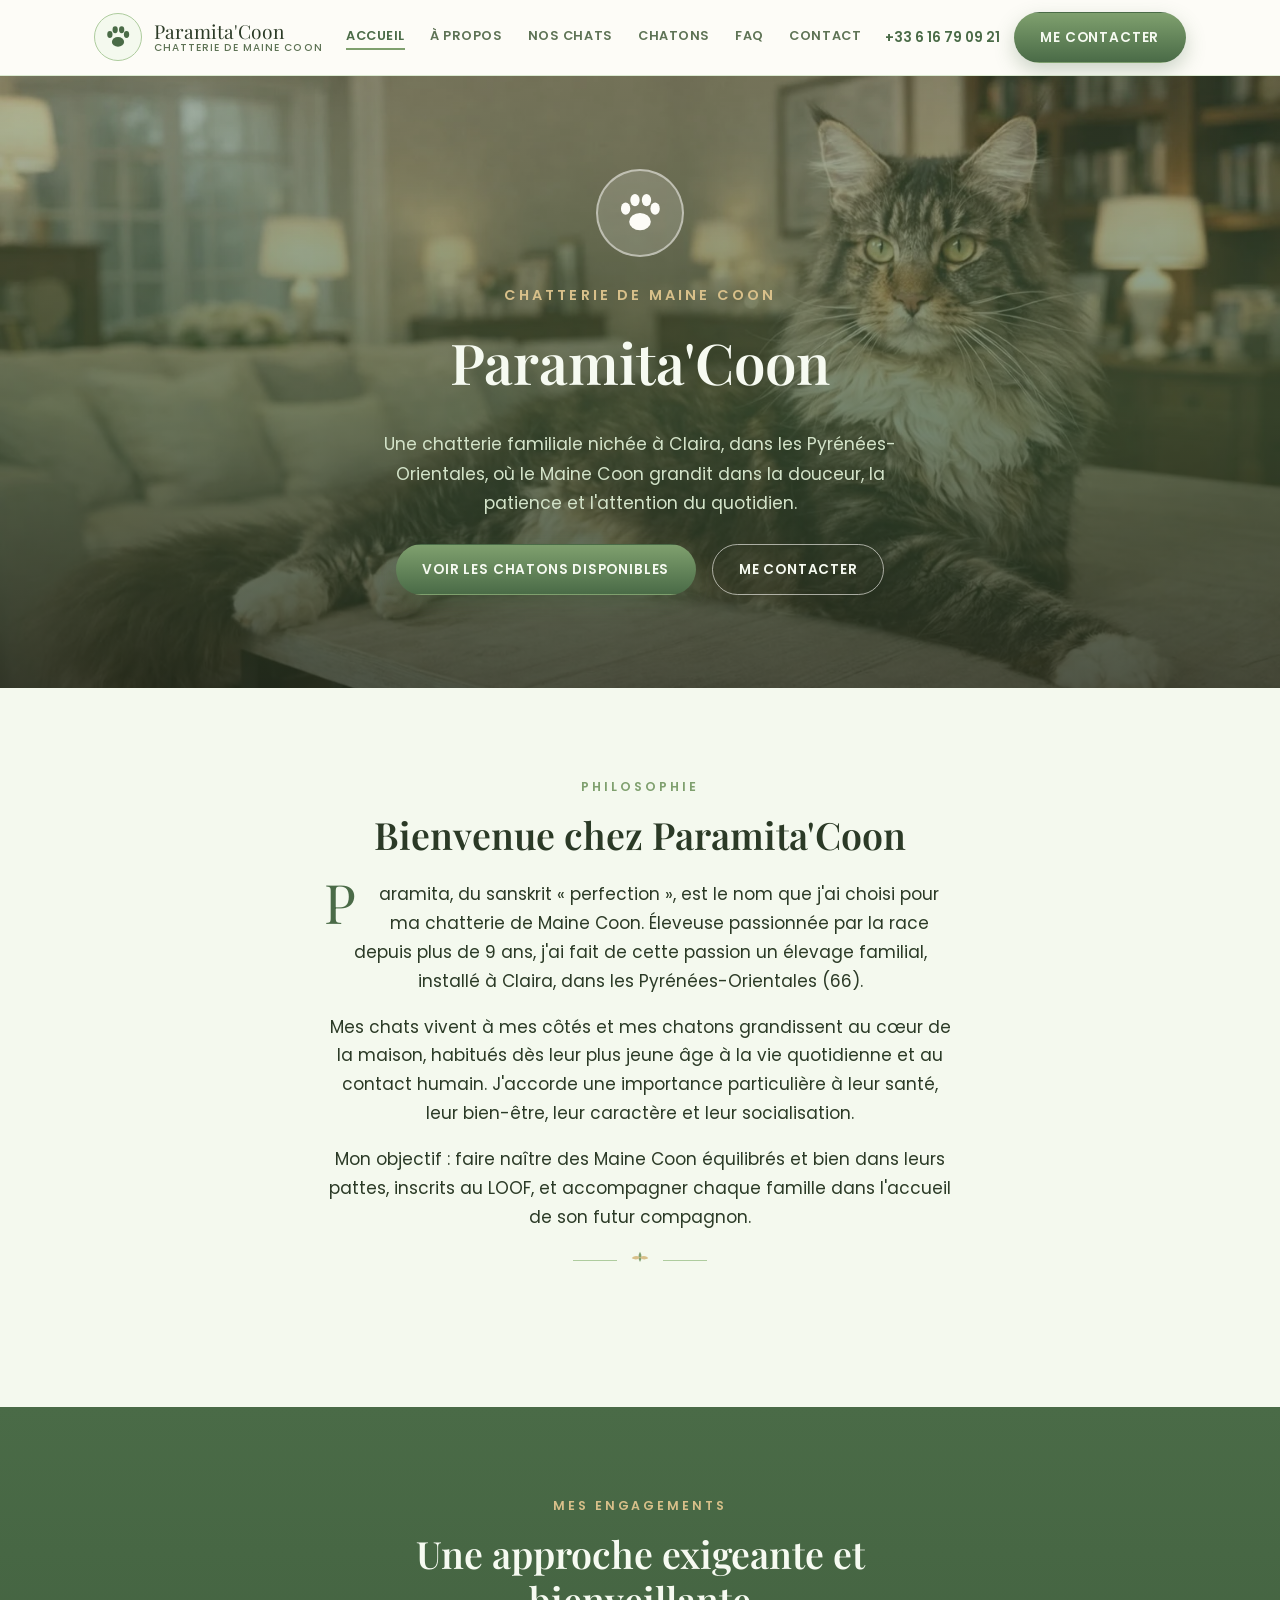
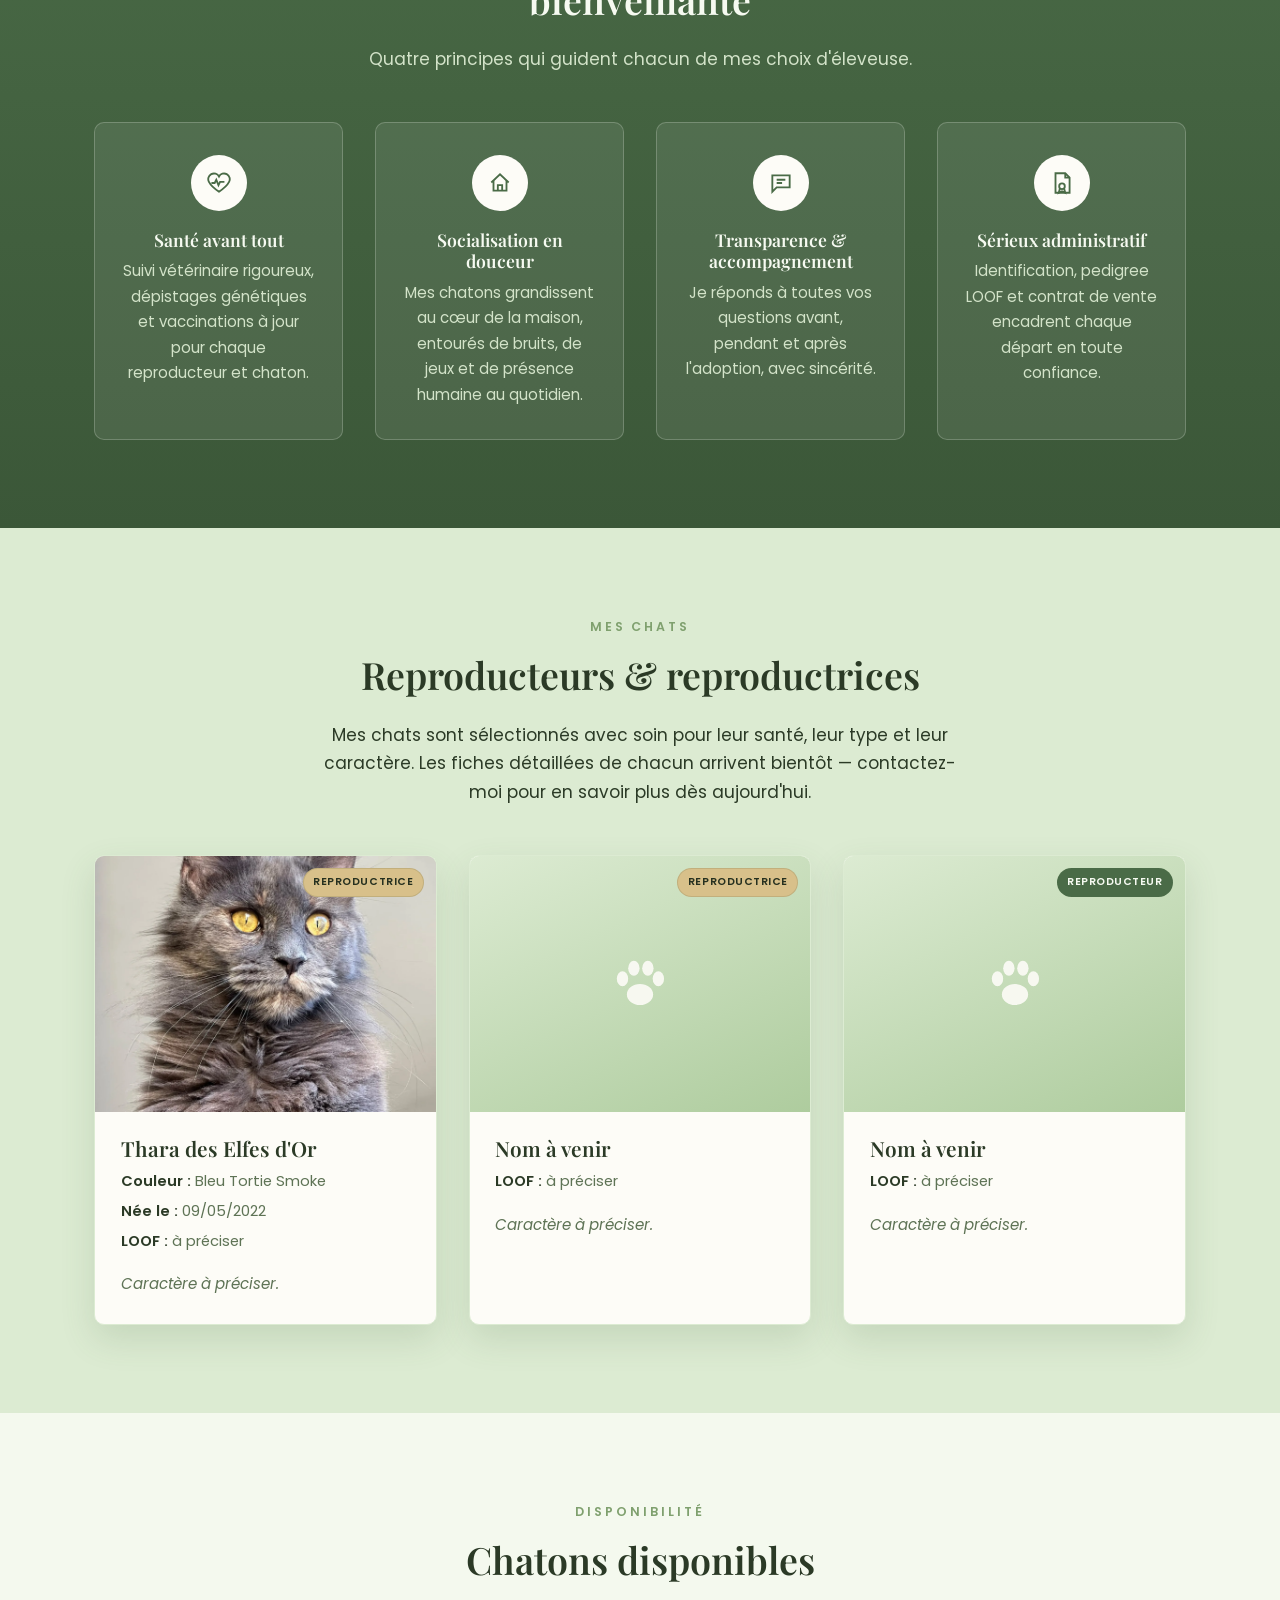
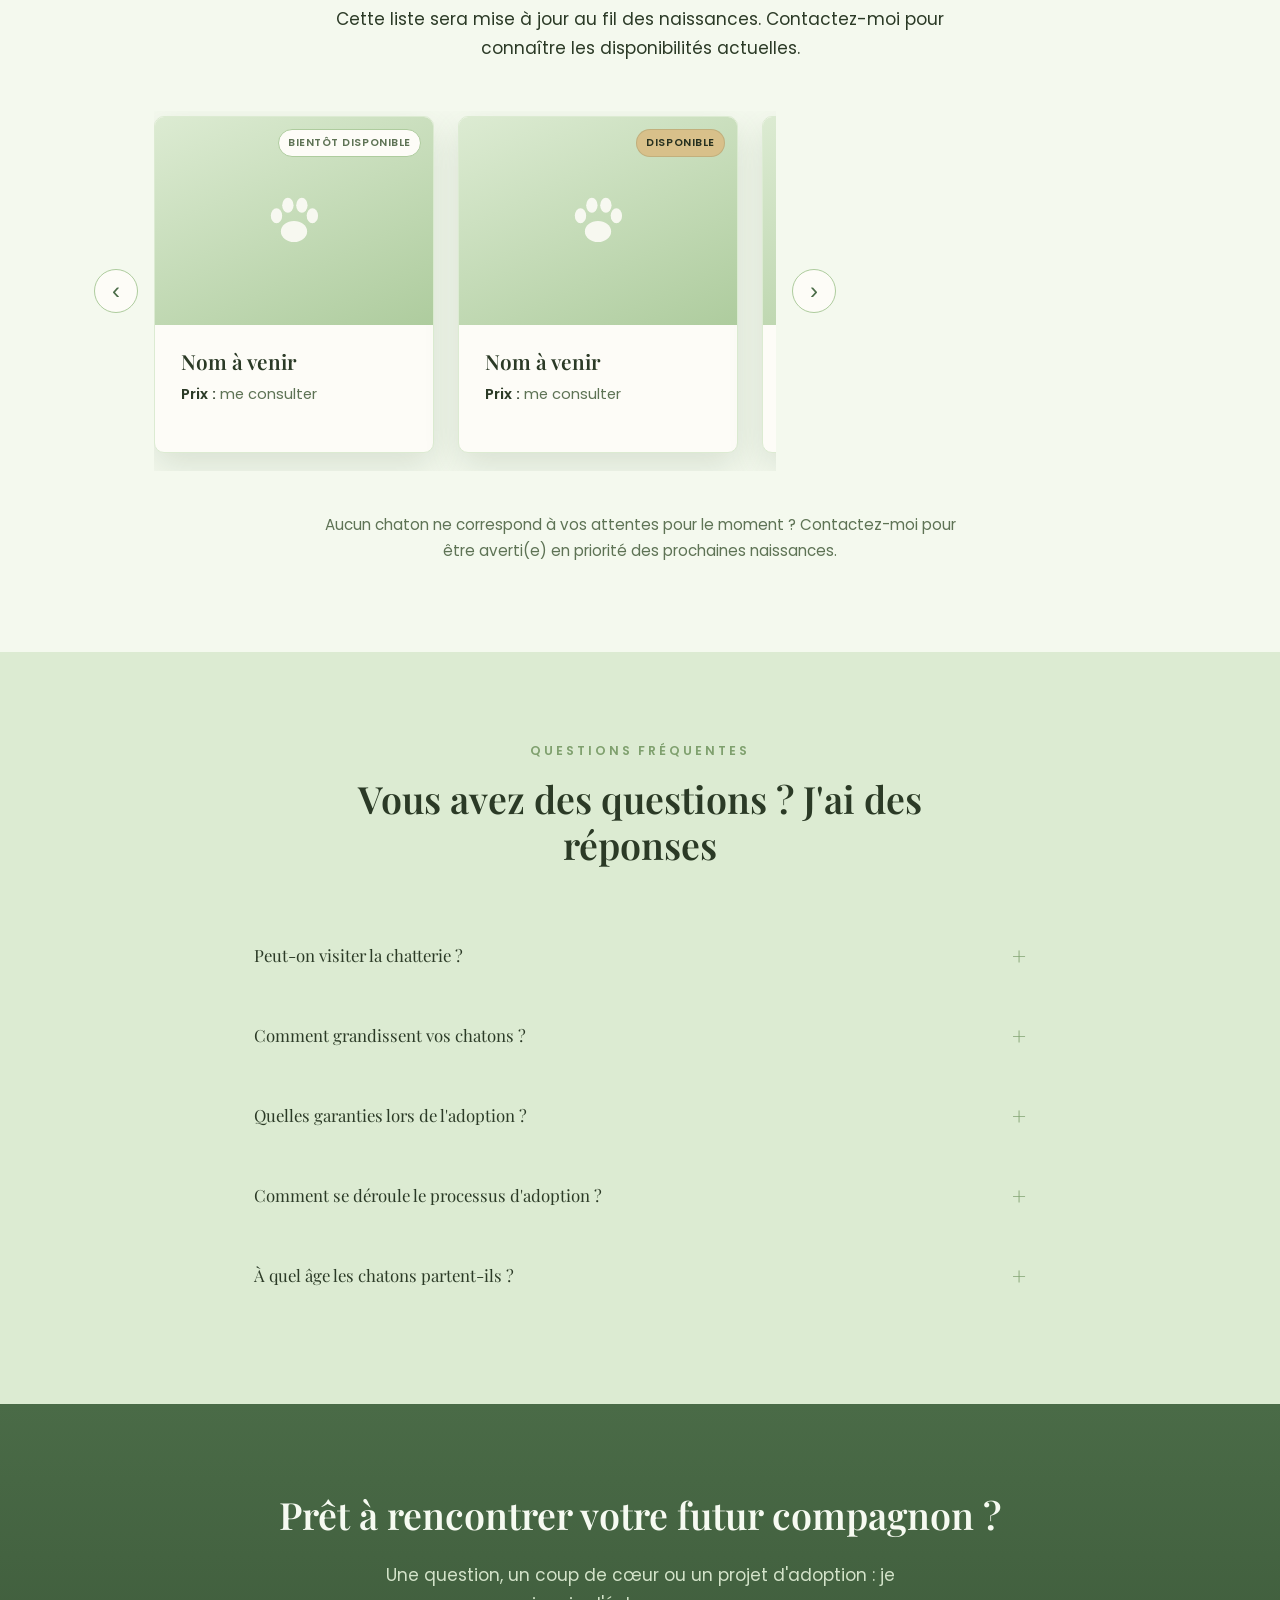
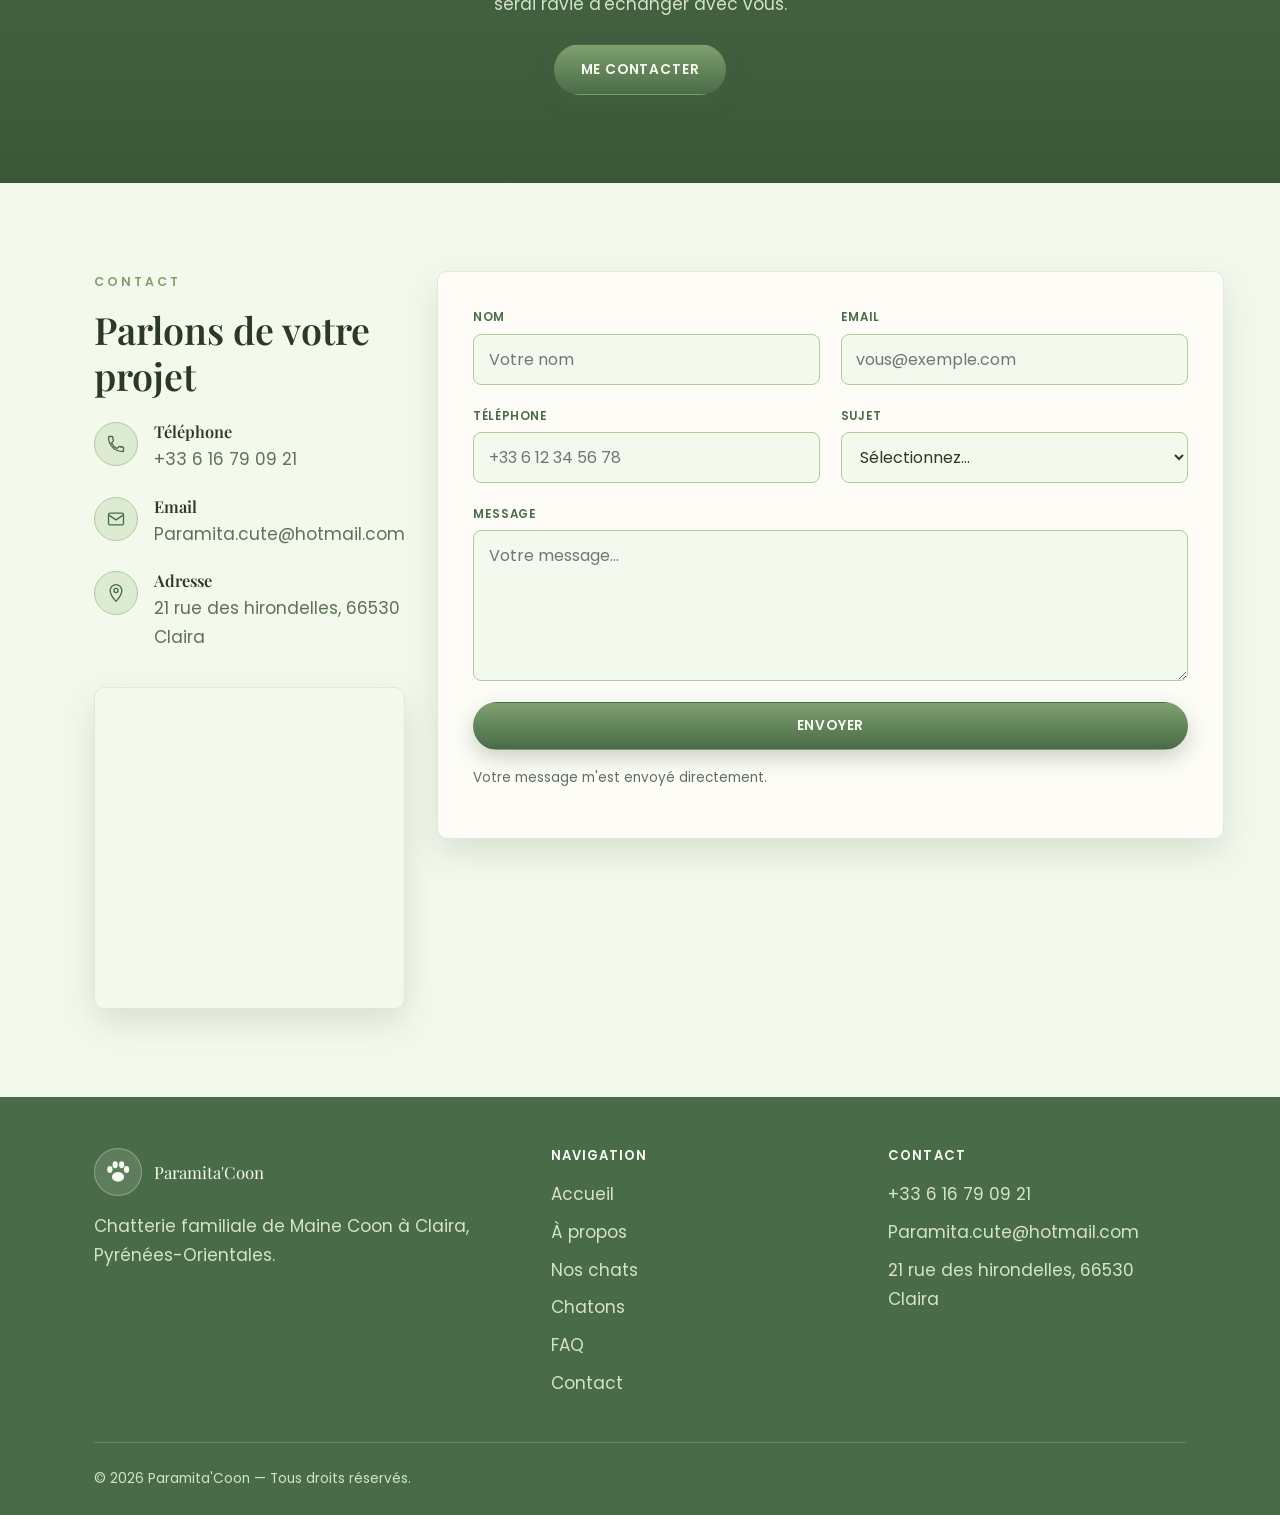
==== commit b4e4c1fb: "Bannière photo en pleine largeur, CMS Decap et carrousel des chatons - Hero : photo en fond plein ca" ====
--- a/index.html
+++ b/index.html
@@ -31,6 +31,7 @@
 <link rel="preconnect" href="https://fonts.gstatic.com" crossorigin>
 <link href="https://fonts.googleapis.com/css2?family=Playfair+Display:wght@500;600;700&family=Poppins:wght@400;500;600;700&display=swap" rel="stylesheet">
 <link rel="stylesheet" href="css/style.css">
+<script defer src="https://identity.netlify.com/v1/netlify-identity-widget.js"></script>
 </head>
 <body>
 
@@ -133,51 +134,11 @@
     <p>Mes chats sont sélectionnés avec soin pour leur santé, leur type et leur caractère. Les fiches détaillées de chacun arrivent bientôt — contactez-moi pour en savoir plus dès aujourd'hui.</p>
   </div>
   <div class="container">
-    <div class="grid grid-3">
-      <article class="pet-card">
-        <div class="pet-photo">
-          <span class="pet-pill">Reproductrice</span>
-          <!-- Pour ajouter une vraie photo : insérer ici <img src="images/chats/nom.jpg" alt="..."> -->
-          <svg viewBox="0 0 64 56"><ellipse cx="32" cy="40" rx="15" ry="12"/><ellipse cx="12" cy="22" rx="6.5" ry="8.5"/><ellipse cx="25" cy="10" rx="6.5" ry="8.5"/><ellipse cx="41" cy="10" rx="6.5" ry="8.5"/><ellipse cx="53" cy="22" rx="6.5" ry="8.5"/></svg>
-        </div>
-        <div class="pet-body">
-          <h3>Nom à venir</h3>
-          <ul class="pet-facts">
-            <li><strong>Couleur :</strong> à préciser</li>
-            <li><strong>LOOF :</strong> à préciser</li>
-          </ul>
-          <p class="pet-character">Caractère à préciser.</p>
-        </div>
-      </article>
-      <article class="pet-card">
-        <div class="pet-photo">
-          <span class="pet-pill">Reproductrice</span>
-          <svg viewBox="0 0 64 56"><ellipse cx="32" cy="40" rx="15" ry="12"/><ellipse cx="12" cy="22" rx="6.5" ry="8.5"/><ellipse cx="25" cy="10" rx="6.5" ry="8.5"/><ellipse cx="41" cy="10" rx="6.5" ry="8.5"/><ellipse cx="53" cy="22" rx="6.5" ry="8.5"/></svg>
-        </div>
-        <div class="pet-body">
-          <h3>Nom à venir</h3>
-          <ul class="pet-facts">
-            <li><strong>Couleur :</strong> à préciser</li>
-            <li><strong>LOOF :</strong> à préciser</li>
-          </ul>
-          <p class="pet-character">Caractère à préciser.</p>
-        </div>
-      </article>
-      <article class="pet-card">
-        <div class="pet-photo">
-          <span class="pet-pill role-male">Reproducteur</span>
-          <svg viewBox="0 0 64 56"><ellipse cx="32" cy="40" rx="15" ry="12"/><ellipse cx="12" cy="22" rx="6.5" ry="8.5"/><ellipse cx="25" cy="10" rx="6.5" ry="8.5"/><ellipse cx="41" cy="10" rx="6.5" ry="8.5"/><ellipse cx="53" cy="22" rx="6.5" ry="8.5"/></svg>
-        </div>
-        <div class="pet-body">
-          <h3>Nom à venir</h3>
-          <ul class="pet-facts">
-            <li><strong>Couleur :</strong> à préciser</li>
-            <li><strong>LOOF :</strong> à préciser</li>
-          </ul>
-          <p class="pet-character">Caractère à préciser.</p>
-        </div>
-      </article>
-    </div>
+    <!--
+      Ces fiches sont générées depuis data/chats.json (js/chats.js).
+      Pour ajouter/modifier/retirer un chat : interface d'administration sur /admin
+    -->
+    <div class="grid grid-3" id="chats-grid"></div>
   </div>
 </section>
 
@@ -188,50 +149,14 @@
     <p>Cette liste sera mise à jour au fil des naissances. Contactez-moi pour connaître les disponibilités actuelles.</p>
   </div>
   <div class="container">
-    <div class="grid grid-3">
-      <article class="pet-card">
-        <div class="pet-photo">
-          <span class="pet-pill status-soon">Bientôt disponible</span>
-          <!-- Pour ajouter une vraie photo : insérer ici <img src="images/chatons/nom.jpg" alt="..."> -->
-          <svg viewBox="0 0 64 56"><ellipse cx="32" cy="40" rx="15" ry="12"/><ellipse cx="12" cy="22" rx="6.5" ry="8.5"/><ellipse cx="25" cy="10" rx="6.5" ry="8.5"/><ellipse cx="41" cy="10" rx="6.5" ry="8.5"/><ellipse cx="53" cy="22" rx="6.5" ry="8.5"/></svg>
-        </div>
-        <div class="pet-body">
-          <h3>Nom à venir</h3>
-          <ul class="pet-facts">
-            <li><strong>Sexe :</strong> à préciser</li>
-            <li><strong>Née le :</strong> à préciser</li>
-            <li><strong>Prix :</strong> me consulter</li>
-          </ul>
-        </div>
-      </article>
-      <article class="pet-card">
-        <div class="pet-photo">
-          <span class="pet-pill">Disponible</span>
-          <svg viewBox="0 0 64 56"><ellipse cx="32" cy="40" rx="15" ry="12"/><ellipse cx="12" cy="22" rx="6.5" ry="8.5"/><ellipse cx="25" cy="10" rx="6.5" ry="8.5"/><ellipse cx="41" cy="10" rx="6.5" ry="8.5"/><ellipse cx="53" cy="22" rx="6.5" ry="8.5"/></svg>
-        </div>
-        <div class="pet-body">
-          <h3>Nom à venir</h3>
-          <ul class="pet-facts">
-            <li><strong>Sexe :</strong> à préciser</li>
-            <li><strong>Née le :</strong> à préciser</li>
-            <li><strong>Prix :</strong> me consulter</li>
-          </ul>
-        </div>
-      </article>
-      <article class="pet-card">
-        <div class="pet-photo">
-          <span class="pet-pill status-reserved">Réservé</span>
-          <svg viewBox="0 0 64 56"><ellipse cx="32" cy="40" rx="15" ry="12"/><ellipse cx="12" cy="22" rx="6.5" ry="8.5"/><ellipse cx="25" cy="10" rx="6.5" ry="8.5"/><ellipse cx="41" cy="10" rx="6.5" ry="8.5"/><ellipse cx="53" cy="22" rx="6.5" ry="8.5"/></svg>
-        </div>
-        <div class="pet-body">
-          <h3>Nom à venir</h3>
-          <ul class="pet-facts">
-            <li><strong>Sexe :</strong> à préciser</li>
-            <li><strong>Née le :</strong> à préciser</li>
-            <li><strong>Prix :</strong> me consulter</li>
-          </ul>
-        </div>
-      </article>
+    <!--
+      Ces fiches sont générées depuis data/chatons.json (js/chatons.js).
+      Pour ajouter/modifier/retirer un chaton : interface d'administration sur /admin
+    -->
+    <div class="pet-carousel-wrap">
+      <button class="carousel-arrow carousel-prev" aria-label="Chaton précédent">‹</button>
+      <div class="pet-carousel" id="chatons-carousel"></div>
+      <button class="carousel-arrow carousel-next" aria-label="Chaton suivant">›</button>
     </div>
     <p class="pet-note">Aucun chaton ne correspond à vos attentes pour le moment ? Contactez-moi pour être averti(e) en priorité des prochaines naissances.</p>
   </div>
@@ -413,5 +338,18 @@
 </footer>
 
 <script src="js/main.js"></script>
+<script src="js/chats.js"></script>
+<script src="js/chatons.js"></script>
+<script>
+  if (window.netlifyIdentity) {
+    window.netlifyIdentity.on("init", (user) => {
+      if (!user) {
+        window.netlifyIdentity.on("login", () => {
+          document.location.href = "/admin/";
+        });
+      }
+    });
+  }
+</script>
 </body>
 </html>
--- a/css/style.css
+++ b/css/style.css
@@ -301,6 +301,36 @@
 .pet-facts li strong { color: var(--text-on-light); font-weight: 600; }
 .pet-character { font-style: italic; color: var(--text-on-light-soft); font-size: 0.94rem; margin-bottom: 0; }
 .pet-note { text-align: center; max-width: 640px; margin: 2.6rem auto 0; color: var(--text-on-light-soft); font-size: 0.95rem; }
+
+/* Carrousel horizontal (chatons disponibles) */
+.pet-carousel-wrap { display: flex; align-items: center; gap: 1rem; }
+.pet-carousel {
+  display: flex;
+  gap: 1.5rem;
+  overflow-x: auto;
+  scroll-snap-type: x mandatory;
+  padding: 0.3rem 0.2rem 1.1rem;
+  scrollbar-width: thin;
+  scrollbar-color: var(--sage-medium) var(--sage-pale);
+}
+.pet-carousel::-webkit-scrollbar { height: 8px; }
+.pet-carousel::-webkit-scrollbar-track { background: var(--sage-pale); border-radius: 999px; }
+.pet-carousel::-webkit-scrollbar-thumb { background: var(--sage-medium); border-radius: 999px; }
+.pet-carousel .pet-card { flex: 0 0 280px; scroll-snap-align: start; }
+.carousel-arrow {
+  flex-shrink: 0;
+  width: 44px; height: 44px;
+  border-radius: 50%;
+  border: 1px solid var(--sage-soft);
+  background: var(--cream);
+  color: var(--sage-deep);
+  font-size: 1.5rem;
+  line-height: 1;
+  cursor: pointer;
+  display: flex; align-items: center; justify-content: center;
+  transition: background 0.2s ease, transform 0.2s ease;
+}
+.carousel-arrow:hover { background: var(--sage-pale); transform: translateY(-1px); }
 
 /* Valeurs / engagements */
 .value-card {
